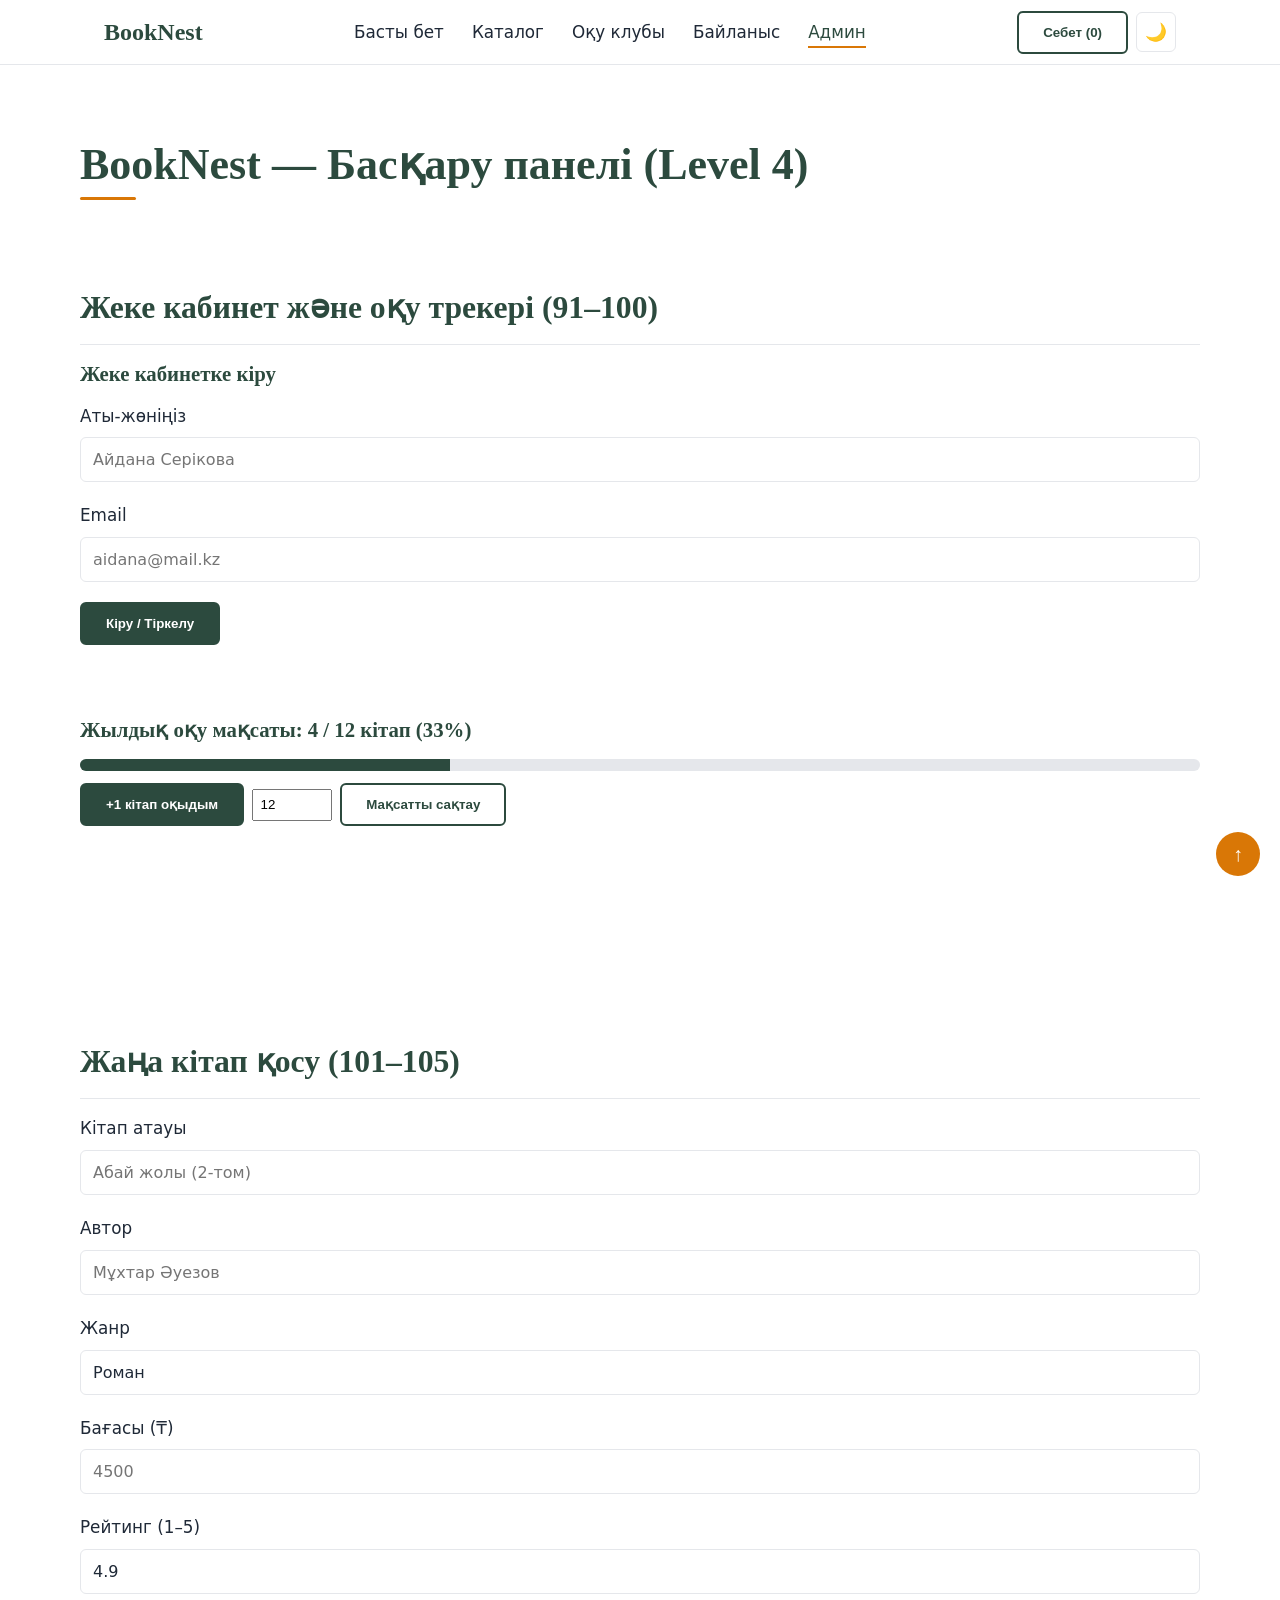
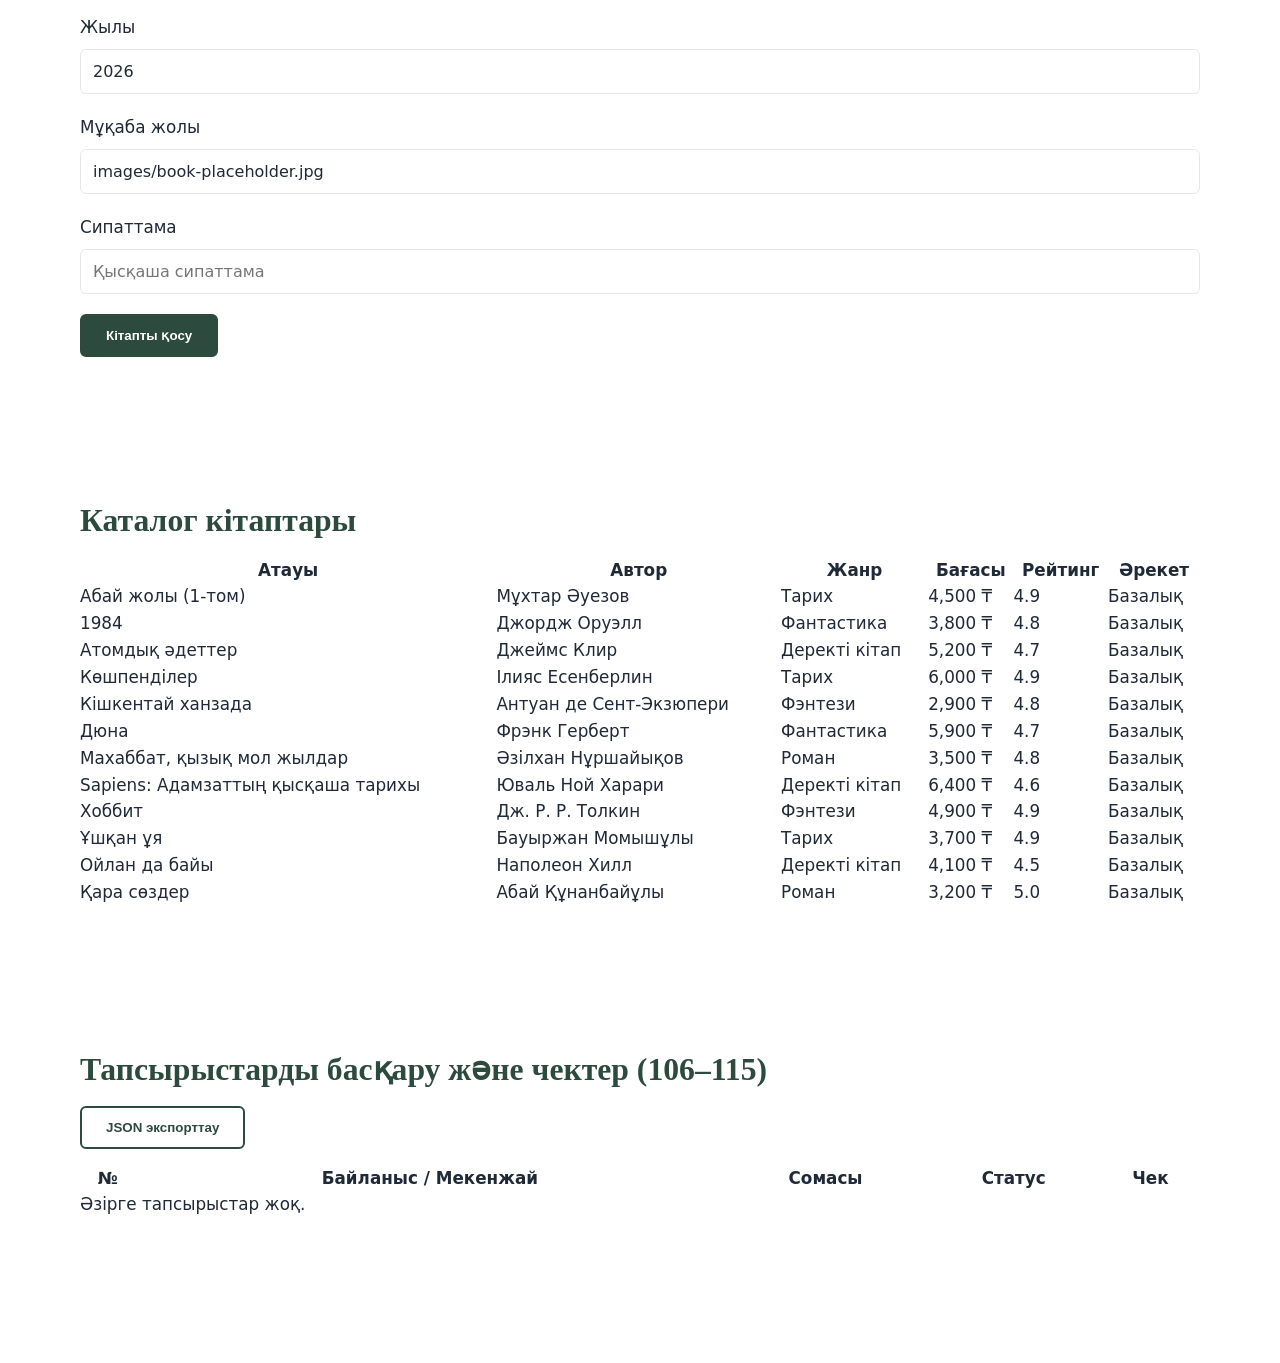
==== admin.html @ 6055ee85 "Complete BookNest Level 4 (91-120): account, admin, receipts and PWA" ====
<!DOCTYPE html>
<html lang="kk">
<head>
  <meta charset="UTF-8">
  <meta name="viewport" content="width=device-width, initial-scale=1.0">
  <title>Админ-панель — BookNest</title>
  <link rel="manifest" href="manifest.json">
  <link rel="stylesheet" href="css/style.css">
  <script type="module" src="js/main.js"></script>
</head>
<body data-page="admin">
  <header class="site-header">
    <div class="container header-inner">
      <a href="index.html" class="logo">BookNest</a>
      <nav class="nav-menu" aria-label="Негізгі навигация">
        <ul class="nav-list">
          <li><a href="index.html">Басты бет</a></li>
          <li><a href="books.html">Каталог</a></li>
          <li><a href="club.html">Оқу клубы</a></li>
          <li><a href="contact.html">Байланыс</a></li>
          <li><a href="admin.html" class="active" aria-current="page">Админ</a></li>
        </ul>
      </nav>
      <div class="header-actions">
        <button type="button" class="btn-outline" data-open-cart>Себет (<strong data-cart-count>0</strong>)</button>
        <button type="button" class="theme-toggle" aria-label="Қараңғы тақырып">🌙</button>
      </div>
    </div>
  </header>

  <main class="container section">
    <h1 class="section-title">BookNest — Басқару панелі (Level 4)</h1>

    <section class="section">
      <h2>Жеке кабинет және оқу трекері (91–100)</h2>
      <div id="user-profile-panel"></div>
      <div id="reading-tracker-box" class="section"></div>
    </section>

    <section class="section">
      <h2>Жаңа кітап қосу (101–105)</h2>
      <form id="admin-add-book-form" class="checkout-box">
        <div class="form-group">
          <label for="adm-title">Кітап атауы</label>
          <input type="text" id="adm-title" required placeholder="Абай жолы (2-том)">
        </div>
        <div class="form-group">
          <label for="adm-author">Автор</label>
          <input type="text" id="adm-author" required placeholder="Мұхтар Әуезов">
        </div>
        <div class="form-group">
          <label for="adm-genre">Жанр</label>
          <input type="text" id="adm-genre" value="Роман">
        </div>
        <div class="form-group">
          <label for="adm-price">Бағасы (₸)</label>
          <input type="number" id="adm-price" required min="100" step="50" placeholder="4500">
        </div>
        <div class="form-group">
          <label for="adm-rating">Рейтинг (1–5)</label>
          <input type="number" id="adm-rating" min="1" max="5" step="0.1" value="4.9">
        </div>
        <div class="form-group">
          <label for="adm-year">Жылы</label>
          <input type="number" id="adm-year" min="1800" max="2026" value="2026">
        </div>
        <div class="form-group">
          <label for="adm-cover">Мұқаба жолы</label>
          <input type="text" id="adm-cover" value="images/book-placeholder.jpg">
        </div>
        <div class="form-group">
          <label for="adm-desc">Сипаттама</label>
          <input type="text" id="adm-desc" placeholder="Қысқаша сипаттама">
        </div>
        <button type="submit" class="btn">Кітапты қосу</button>
      </form>
    </section>

    <section class="section">
      <h2>Каталог кітаптары</h2>
      <div style="overflow-x: auto;">
        <table class="data-table" style="width: 100%; border-collapse: collapse;">
          <thead>
            <tr>
              <th>Атауы</th>
              <th>Автор</th>
              <th>Жанр</th>
              <th>Бағасы</th>
              <th>Рейтинг</th>
              <th>Әрекет</th>
            </tr>
          </thead>
          <tbody id="admin-books-tbody"></tbody>
        </table>
      </div>
    </section>

    <section class="section">
      <h2>Тапсырыстарды басқару және чектер (106–115)</h2>
      <div class="card-actions" style="margin-bottom: 1rem;">
        <button type="button" id="admin-export-json-btn" class="btn-outline">JSON экспорттау</button>
      </div>
      <div style="overflow-x: auto;">
        <table class="data-table" style="width: 100%; border-collapse: collapse;">
          <thead>
            <tr>
              <th>№</th>
              <th>Байланыс / Мекенжай</th>
              <th>Сомасы</th>
              <th>Статус</th>
              <th>Чек</th>
            </tr>
          </thead>
          <tbody id="admin-orders-tbody"></tbody>
        </table>
      </div>
    </section>
  </main>

  <aside id="cart-drawer" class="drawer-backdrop" hidden role="dialog" aria-modal="true" aria-label="Себет">
    <div class="drawer-panel">
      <div class="drawer-header">
        <h2>Себет</h2>
        <button type="button" class="drawer-close" aria-label="Жабу"></button>
      </div>
      <div id="cart-drawer-items" class="drawer-items"></div>
      <div id="cart-drawer-summary" class="drawer-summary"></div>
    </div>
  </aside>

  <button type="button" id="back-to-top" class="back-to-top" aria-label="Жоғарыға көтерілу">↑</button>
</body>
</html>
---- css/style.css ----
/* 15. CSS Reset */
*,
*::before,
*::after {
  box-sizing: border-box;
  margin: 0;
  padding: 0;
}

/* 16 & 36. CSS айнымалылары (Mobile-first база) */
:root {
  --color-primary: #2c4a3e;
  --color-primary-hover: #1e352c;
  --color-accent: #d97706;
  --color-bg: #ffffff;
  --color-bg-light: #f6f5f2;
  --color-text: #1f2937;
  --color-text-muted: #6b7280;
  --color-border: #e5e7eb;
  --color-error: #dc2626;
  --font-heading: 'Playfair Display', Georgia, serif;
  --font-body: 'Inter', system-ui, sans-serif;
}

/* 36. Қараңғы тақырып (.dark) */
.dark {
  --color-primary: #6ee7b7;
  --color-primary-hover: #34d399;
  --color-accent: #fbbf24;
  --color-bg: #111827;
  --color-bg-light: #1f2937;
  --color-text: #f9fafb;
  --color-text-muted: #9ca3af;
  --color-border: #374151;
  --color-error: #f87171;
}

/* 33 & 35. Базалық стильдер (телефоннан бастап) және clamp() */
body {
  font-family: var(--font-body);
  font-size: clamp(0.95rem, 0.9rem + 0.25vw, 1.05rem);
  line-height: 1.6;
  color: var(--color-text);
  background-color: var(--color-bg);
  transition: background-color 0.25s ease, color 0.25s ease;
}

h1, h2, h3 {
  font-family: var(--font-heading);
  font-weight: 700;
  line-height: 1.25;
  color: var(--color-primary);
  margin-bottom: 1rem;
}

h1 { font-size: clamp(1.75rem, 1.3rem + 2vw, 2.75rem); }
h2 { font-size: clamp(1.35rem, 1.1rem + 1.1vw, 2rem); }
h3 { font-size: clamp(1.1rem, 1rem + 0.4vw, 1.3rem); }

p {
  margin-bottom: 1rem;
}

.container {
  width: 100%;
  max-width: 1120px;
  margin: 0 auto;
  padding: 0 1rem;
}

.section {
  padding: 3rem 0;
}

.bg-light {
  background-color: var(--color-bg-light);
}

/* 37. Hero тақырыбына @keyframes анимация */
@keyframes fadeSlideUp {
  from {
    opacity: 0;
    transform: translateY(18px);
  }
  to {
    opacity: 1;
    transform: translateY(0);
  }
}

.hero-content h1 {
  animation: fadeSlideUp 0.7s ease both;
}

/* 40. ::before және ::after арқылы тақырып астындағы сызық және рейтинг */
.section-title {
  position: relative;
  display: inline-block;
  padding-bottom: 0.5rem;
}

.section-title::after {
  content: "";
  position: absolute;
  left: 0;
  bottom: 0;
  width: 56px;
  height: 3px;
  background-color: var(--color-accent);
  border-radius: 2px;
}

.rating::before {
  content: "★ ";
  color: var(--color-accent);
}

/* 26, 31 & 34. Sticky Header (Flexbox) және гамбургер мәзір (CSS макеті) */
.site-header {
  position: sticky;
  top: 0;
  z-index: 100;
  background-color: var(--color-bg);
  border-bottom: 1px solid var(--color-border);
}

.header-inner {
  display: flex;
  justify-content: space-between;
  align-items: center;
  min-height: 64px;
  gap: 1rem;
}

.logo {
  font-family: var(--font-heading);
  font-size: 1.5rem;
  font-weight: 700;
  color: var(--color-primary);
  text-decoration: none;
}

.burger-btn {
  display: inline-flex;
  flex-direction: column;
  justify-content: center;
  gap: 5px;
  width: 40px;
  height: 40px;
  background: transparent;
  border: 1px solid var(--color-border);
  border-radius: 6px;
  cursor: pointer;
  padding: 8px;
}

.burger-btn span {
  display: block;
  width: 100%;
  height: 2px;
  background-color: var(--color-text);
  transition: transform 0.25s ease, opacity 0.25s ease;
}

.nav-menu {
  display: none;
  position: absolute;
  top: 64px;
  left: 0;
  right: 0;
  background-color: var(--color-bg);
  border-bottom: 1px solid var(--color-border);
  padding: 1rem;
  z-index: 99;
}

.nav-menu.is-open {
  display: block;
}

.nav-list {
  display: flex;
  flex-direction: column;
  list-style: none;
  gap: 0.75rem;
}

.nav-list a {
  text-decoration: none;
  color: var(--color-text);
  font-weight: 500;
  padding-bottom: 4px;
  transition: color 0.2s ease;
}

.nav-list a:hover {
  color: var(--color-accent);
}

.nav-list a[aria-current="page"] {
  color: var(--color-primary);
  border-bottom: 2px solid var(--color-accent);
}

/* Hero бөлімі */
.hero {
  background-image: linear-gradient(rgba(17, 24, 39, 0.72), rgba(17, 24, 39, 0.72)), url('../images/hero.jpg');
  background-size: cover;
  background-position: center;
  color: #ffffff;
  padding: 4.5rem 0;
  text-align: center;
}

.hero h1,
.hero p {
  color: #ffffff;
}

.hero p {
  max-width: 600px;
  margin: 0 auto 1.75rem;
  color: #e5e7eb;
}

/* 37. Батырмалар және transition */
.btn,
.btn-outline {
  display: inline-block;
  padding: 0.75rem 1.5rem;
  border-radius: 6px;
  font-weight: 600;
  text-decoration: none;
  cursor: pointer;
  border: 2px solid var(--color-primary);
  transition: transform 0.2s ease, background-color 0.2s ease, color 0.2s ease, border-color 0.2s ease;
}

.btn {
  background-color: var(--color-primary);
  color: var(--color-bg);
}

.btn:hover {
  background-color: var(--color-primary-hover);
  border-color: var(--color-primary-hover);
  transform: translateY(-2px);
}

.btn-outline {
  background-color: transparent;
  color: var(--color-primary);
}

.btn-outline:hover {
  background-color: var(--color-primary);
  color: var(--color-bg);
  transform: translateY(-2px);
}

/* 32 & 38. Карточкалар (Grid), бейдж және z-index */
.cards-grid {
  display: grid;
  grid-template-columns: repeat(auto-fit, minmax(220px, 1fr));
  gap: 1.5rem;
}

.card {
  position: relative;
  z-index: 1;
  background-color: var(--color-bg);
  border: 1px solid var(--color-border);
  border-radius: 10px;
  padding: 1.25rem;
  box-shadow: 0 4px 12px rgba(0, 0, 0, 0.05);
  transition: transform 0.25s ease, box-shadow 0.25s ease;
}

.card:hover {
  z-index: 2;
  transform: translateY(-6px);
  box-shadow: 0 10px 20px rgba(0, 0, 0, 0.12);
}

.badge-new {
  position: absolute;
  top: 12px;
  right: 12px;
  z-index: 3;
  background-color: var(--color-accent);
  color: #ffffff;
  font-size: 0.75rem;
  font-weight: 600;
  padding: 0.25rem 0.6rem;
  border-radius: 999px;
}

/* 39. Суреттер: aspect-ratio және object-fit */
.card img,
.card picture img {
  width: 100%;
  aspect-ratio: 3 / 4;
  object-fit: cover;
  border-radius: 6px;
  margin-bottom: 1rem;
  display: block;
}

.card .author {
  color: var(--color-text-muted);
  font-size: 0.9rem;
  margin-bottom: 0.4rem;
}

.card .rating {
  font-size: 0.9rem;
  font-weight: 600;
  margin-bottom: 0.4rem;
}

.card .price {
  font-weight: 600;
  font-size: 1.125rem;
  color: var(--color-accent);
  margin-bottom: 1rem;
}

/* Тізімдер */
.benefits-list,
.steps-list {
  padding-left: 1.5rem;
  margin-bottom: 2rem;
}

.benefits-list li,
.steps-list li {
  margin-bottom: 0.75rem;
}

.rules-list dt {
  font-weight: 600;
  color: var(--color-primary);
  margin-top: 1rem;
}

.rules-list dd {
  margin-left: 1rem;
  color: var(--color-text-muted);
}

/* Кесте */
.books-table {
  width: 100%;
  border-collapse: collapse;
  margin-top: 1.5rem;
}

.books-table th,
.books-table td {
  padding: 0.875rem 1rem;
  text-align: left;
  border-bottom: 1px solid var(--color-border);
}

.books-table thead th {
  background-color: var(--color-primary);
  color: var(--color-bg);
}

.books-table tbody tr:nth-child(even) {
  background-color: var(--color-bg-light);
}

/* Форма */
.contact-form {
  max-width: 560px;
  margin-top: 1.5rem;
}

.form-group {
  margin-bottom: 1.25rem;
}

.form-group label {
  display: block;
  font-weight: 500;
  margin-bottom: 0.5rem;
}

.form-group input,
.form-group select,
.form-group textarea {
  width: 100%;
  padding: 0.75rem;
  border: 1px solid var(--color-border);
  border-radius: 6px;
  font-family: inherit;
  font-size: 1rem;
  background-color: var(--color-bg);
  color: var(--color-text);
}

.form-group input:focus,
.form-group select:focus,
.form-group textarea:focus {
  outline: none;
  border-color: var(--color-primary);
  box-shadow: 0 0 0 3px rgba(217, 119, 6, 0.2);
}

.form-group input:invalid:not(:placeholder-shown),
.form-group textarea:invalid:not(:placeholder-shown) {
  border-color: var(--color-error);
}

/* Footer */
.site-footer {
  background-color: var(--color-bg-light);
  border-top: 1px solid var(--color-border);
  padding: 3rem 0 1.5rem;
  margin-top: 4rem;
}

.footer-grid {
  display: grid;
  grid-template-columns: 1fr;
  gap: 2rem;
  margin-bottom: 2rem;
}

.site-footer ul {
  list-style: none;
}

.site-footer li {
  margin-bottom: 0.5rem;
}

.site-footer a {
  color: var(--color-text-muted);
  text-decoration: none;
}

.site-footer a:hover {
  color: var(--color-primary);
  text-decoration: underline;
}

.footer-bottom {
  border-top: 1px solid var(--color-border);
  padding-top: 1.5rem;
  text-align: center;
  font-size: 0.875rem;
  color: var(--color-text-muted);
}

/* 33. Медиа-сұраныстар: 600px, 900px, 1200px */
@media (min-width: 600px) {
  .container {
    padding: 0 1.5rem;
  }

  .footer-grid {
    grid-template-columns: repeat(2, 1fr);
  }
}

@media (min-width: 900px) {
  .burger-btn {
    display: none;
  }

  .nav-menu {
    display: block;
    position: static;
    background: transparent;
    border: none;
    padding: 0;
  }

  .nav-list {
    flex-direction: row;
    align-items: center;
    gap: 1.75rem;
  }

  .hero {
    padding: 6rem 0;
  }

  .footer-grid {
    grid-template-columns: repeat(3, 1fr);
  }
}

@media (min-width: 1200px) {
  .section {
    padding: 4.5rem 0;
  }

  .cards-grid {
    gap: 2rem;
  }
}

/* Тақырып ауыстырғыш батырмасы */
.header-actions {
  display: flex;
  align-items: center;
  gap: 0.5rem;
}

.theme-toggle {
  width: 40px;
  height: 40px;
  border: 1px solid var(--color-border);
  border-radius: 6px;
  background: transparent;
  cursor: pointer;
  font-size: 1.1rem;
}

/* 55. Hero слайдер */
.hero-slider {
  position: relative;
  overflow: hidden;
}

.slide {
  display: none;
}

.slide.is-active {
  display: block;
}

.slider-controls {
  display: flex;
  justify-content: center;
  align-items: center;
  gap: 1rem;
  margin-top: 1.75rem;
}

.slider-prev,
.slider-next {
  background: rgba(255, 255, 255, 0.15);
  color: #ffffff;
  border: 1px solid rgba(255, 255, 255, 0.35);
  border-radius: 6px;
  padding: 0.4rem 0.9rem;
  cursor: pointer;
}

.slider-dots {
  display: flex;
  gap: 0.5rem;
}

.slider-dot {
  width: 10px;
  height: 10px;
  border-radius: 50%;
  border: none;
  background: rgba(255, 255, 255, 0.4);
  cursor: pointer;
}

.slider-dot.is-active {
  background: var(--color-accent);
}

/* 56. Статистика */
.stats-grid {
  display: grid;
  grid-template-columns: repeat(auto-fit, minmax(180px, 1fr));
  gap: 1.5rem;
  text-align: center;
}

.stat-card {
  background: var(--color-bg);
  border: 1px solid var(--color-border);
  border-radius: 10px;
  padding: 1.5rem;
}

.stat-number {
  display: block;
  font-family: var(--font-heading);
  font-size: 2rem;
  font-weight: 700;
  color: var(--color-accent);
}

/* 46–49. Каталог басқару панелі */
.catalog-controls {
  display: flex;
  flex-direction: column;
  gap: 1rem;
  margin: 1.5rem 0;
}

.catalog-top-bar {
  display: flex;
  flex-wrap: wrap;
  gap: 1rem;
  justify-content: space-between;
}

.search-input,
.sort-select {
  padding: 0.7rem 1rem;
  border: 1px solid var(--color-border);
  border-radius: 6px;
  font-size: 1rem;
  background: var(--color-bg);
  color: var(--color-text);
}

.search-input {
  flex: 1 1 260px;
}

.genre-chips {
  display: flex;
  flex-wrap: wrap;
  gap: 0.5rem;
}

.chip {
  padding: 0.45rem 0.9rem;
  border-radius: 999px;
  border: 1px solid var(--color-border);
  background: var(--color-bg);
  color: var(--color-text);
  cursor: pointer;
  font-size: 0.9rem;
}

.chip.is-active {
  background: var(--color-primary);
  color: var(--color-bg);
  border-color: var(--color-primary);
}

.results-count {
  font-weight: 500;
  color: var(--color-text-muted);
  margin-bottom: 1rem;
}

.empty-state {
  text-align: center;
  padding: 2.5rem 1rem;
  border: 1px dashed var(--color-border);
  border-radius: 10px;
}

/* 50–51. Модальды терезе */
.modal-backdrop {
  position: fixed;
  inset: 0;
  z-index: 200;
  background: rgba(0, 0, 0, 0.65);
  display: flex;
  align-items: center;
  justify-content: center;
  padding: 1rem;
}

.modal-backdrop[hidden] {
  display: none;
}

.modal-dialog {
  position: relative;
  background: var(--color-bg);
  color: var(--color-text);
  border-radius: 12px;
  max-width: 640px;
  width: 100%;
  padding: 2rem;
  max-height: 90vh;
  overflow-y: auto;
}

.modal-close {
  position: absolute;
  top: 12px;
  right: 14px;
  background: transparent;
  border: none;
  font-size: 1.5rem;
  color: var(--color-text);
  cursor: pointer;
}

.modal-book {
  display: flex;
  flex-wrap: wrap;
  gap: 1.5rem;
}

.modal-book img {
  border-radius: 8px;
  object-fit: cover;
}

.modal-genre {
  display: inline-block;
  font-size: 0.85rem;
  color: var(--color-accent);
  font-weight: 600;
  margin-bottom: 0.4rem;
}

/* 52–53. Форма қателері және Toast */
.field-error {
  display: block;
  color: var(--color-error);
  font-size: 0.85rem;
  margin-top: 0.35rem;
  min-height: 1.1em;
}

.is-invalid {
  border-color: var(--color-error) !important;
}

.toast {
  position: fixed;
  bottom: 24px;
  left: 50%;
  transform: translateX(-50%) translateY(20px);
  background: var(--color-primary);
  color: var(--color-bg);
  padding: 0.85rem 1.5rem;
  border-radius: 8px;
  font-weight: 600;
  opacity: 0;
  pointer-events: none;
  transition: opacity 0.25s ease, transform 0.25s ease;
  z-index: 300;
}

.toast.is-visible {
  opacity: 1;
  transform: translateX(-50%) translateY(0);
}

/* 54. FAQ Аккордеон */
.faq-list {
  margin-top: 1.5rem;
  display: flex;
  flex-direction: column;
  gap: 0.75rem;
}

.faq-item {
  border: 1px solid var(--color-border);
  border-radius: 8px;
  overflow: hidden;
}

.faq-question {
  width: 100%;
  text-align: left;
  padding: 1rem 1.25rem;
  background: var(--color-bg-light);
  color: var(--color-text);
  border: none;
  font-weight: 600;
  font-size: 1rem;
  cursor: pointer;
}

.faq-answer {
  display: none;
  padding: 1rem 1.25rem;
  color: var(--color-text-muted);
}

.faq-item.is-open .faq-answer {
  display: block;
}

/* 57. Scroll Reveal */
.reveal {
  opacity: 0;
  transform: translateY(20px);
  transition: opacity 0.6s ease, transform 0.6s ease;
}

.reveal.is-visible {
  opacity: 1;
  transform: translateY(0);
}

/* 58. Жоғарыға батырмасы */
.back-to-top {
  position: fixed;
  right: 20px;
  bottom: 24px;
  width: 44px;
  height: 44px;
  border-radius: 50%;
  border: none;
  background: var(--color-accent);
  color: #ffffff;
  font-size: 1.25rem;
  cursor: pointer;
  opacity: 0;
  pointer-events: none;
  transition: opacity 0.25s ease, transform 0.25s ease;
  z-index: 150;
}

.back-to-top.is-visible {
  opacity: 1;
  pointer-events: auto;
}

.card-actions {
  display: flex;
  gap: 0.5rem;
  align-items: center;
  margin-top: 0.75rem;
}

.wish-btn {
  padding: 0.5rem 0.75rem;
  border-radius: 6px;
  border: 1px solid var(--color-border);
  background: transparent;
  color: var(--color-accent);
  font-size: 1.1rem;
  cursor: pointer;
}

.wish-btn.is-active {
  background: var(--color-accent);
  color: #ffffff;
  border-color: var(--color-accent);
}

.drawer-backdrop {
  position: fixed;
  inset: 0;
  z-index: 250;
  background: rgba(0, 0, 0, 0.55);
  display: flex;
  justify-content: flex-end;
}

.drawer-backdrop[hidden] {
  display: none;
}

.drawer-panel {
  width: min(100%, 420px);
  height: 100%;
  background: var(--color-bg);
  color: var(--color-text);
  padding: 1.5rem;
  overflow-y: auto;
  display: flex;
  flex-direction: column;
  gap: 1rem;
}

.drawer-header {
  display: flex;
  justify-content: space-between;
  align-items: center;
  border-bottom: 1px solid var(--color-border);
  padding-bottom: 0.75rem;
}

.drawer-close {
  background: transparent;
  border: none;
  font-size: 1.5rem;
  color: var(--color-text);
  cursor: pointer;
}

.cart-item {
  display: flex;
  justify-content: space-between;
  align-items: center;
  gap: 0.75rem;
  padding: 0.75rem 0;
  border-bottom: 1px solid var(--color-border);
}

.cart-qty-controls {
  display: flex;
  align-items: center;
  gap: 0.4rem;
}

.cart-qty-controls button {
  padding: 0.2rem 0.55rem;
  border: 1px solid var(--color-border);
  border-radius: 4px;
  background: var(--color-bg-light);
  color: var(--color-text);
  cursor: pointer;
}

.promo-form {
  display: flex;
  gap: 0.5rem;
}

.promo-form input {
  flex: 1;
  padding: 0.6rem;
  border: 1px solid var(--color-border);
  border-radius: 6px;
  background: var(--color-bg);
  color: var(--color-text);
}

.checkout-box {
  border-top: 1px solid var(--color-border);
  padding-top: 1rem;
}

.order-card {
  border: 1px solid var(--color-border);
  border-radius: 8px;
  padding: 1rem;
  margin-bottom: 0.75rem;
}

.card-link {
  color: inherit;
  text-decoration: none;
}

.card-link:hover {
  text-decoration: underline;
}

.book-detail-card {
  display: flex;
  flex-wrap: wrap;
  gap: 2rem;
  align-items: flex-start;
  margin-bottom: 2rem;
}

.book-detail-card img {
  border-radius: 10px;
  object-fit: cover;
}

.rating-breakdown {
  display: flex;
  flex-wrap: wrap;
  gap: 1rem;
  margin-bottom: 1.5rem;
  padding: 1rem;
  border: 1px solid var(--color-border);
  border-radius: 8px;
}

.reviews-list {
  margin-top: 1.5rem;
}

.loading-box,
.error-box {
  padding: 1rem;
  border-radius: 8px;
  border: 1px solid var(--color-border);
  margin: 1rem 0;
}

/* Доступность (skip link / sr-only) */
.skip-link {
  position: fixed;
  top: -100px;
  left: 12px;
  z-index: 400;
  background: var(--color-primary);
  color: var(--color-bg);
  padding: 0.6rem 1rem;
  border-radius: 6px;
  text-decoration: none;
  font-weight: 600;
}

.skip-link:focus {
  top: 12px;
}

.sr-only {
  position: absolute;
  width: 1px;
  height: 1px;
  overflow: hidden;
  clip: rect(0, 0, 0, 0);
  white-space: nowrap;
}

/* Переключатель языка */
.lang-select {
  padding: 0.4rem 0.6rem;
  border-radius: 6px;
  border: 1px solid var(--color-border);
  background: var(--color-bg);
  color: var(--color-text);
  font-size: 0.9rem;
}

/* Drag & Drop зона корзины */
.drop-zone {
  border: 2px dashed var(--color-border);
  border-radius: 10px;
  padding: 1rem;
  text-align: center;
  margin-bottom: 1.5rem;
  color: var(--color-text-muted);
  transition: border-color 0.2s ease, background-color 0.2s ease;
}

.drop-zone.is-drop-ready {
  border-color: var(--color-accent);
}

.drop-zone.is-drag-over {
  background-color: var(--color-bg-light);
  border-color: var(--color-primary);
  color: var(--color-text);
}

/* Статусы загрузки/ошибок */
.status-box {
  padding: 1rem;
  border: 1px solid var(--color-border);
  border-radius: 8px;
  margin: 1rem 0;
}

/* Стили для печати */
@media print {
  .site-header,
  .site-footer,
  .burger-btn,
  .theme-toggle,
  .back-to-top,
  .drawer-backdrop,
  .modal-backdrop,
  .drop-zone,
  .catalog-controls {
    display: none !important;
  }

  body {
    background: #ffffff;
    color: #000000;
  }
}
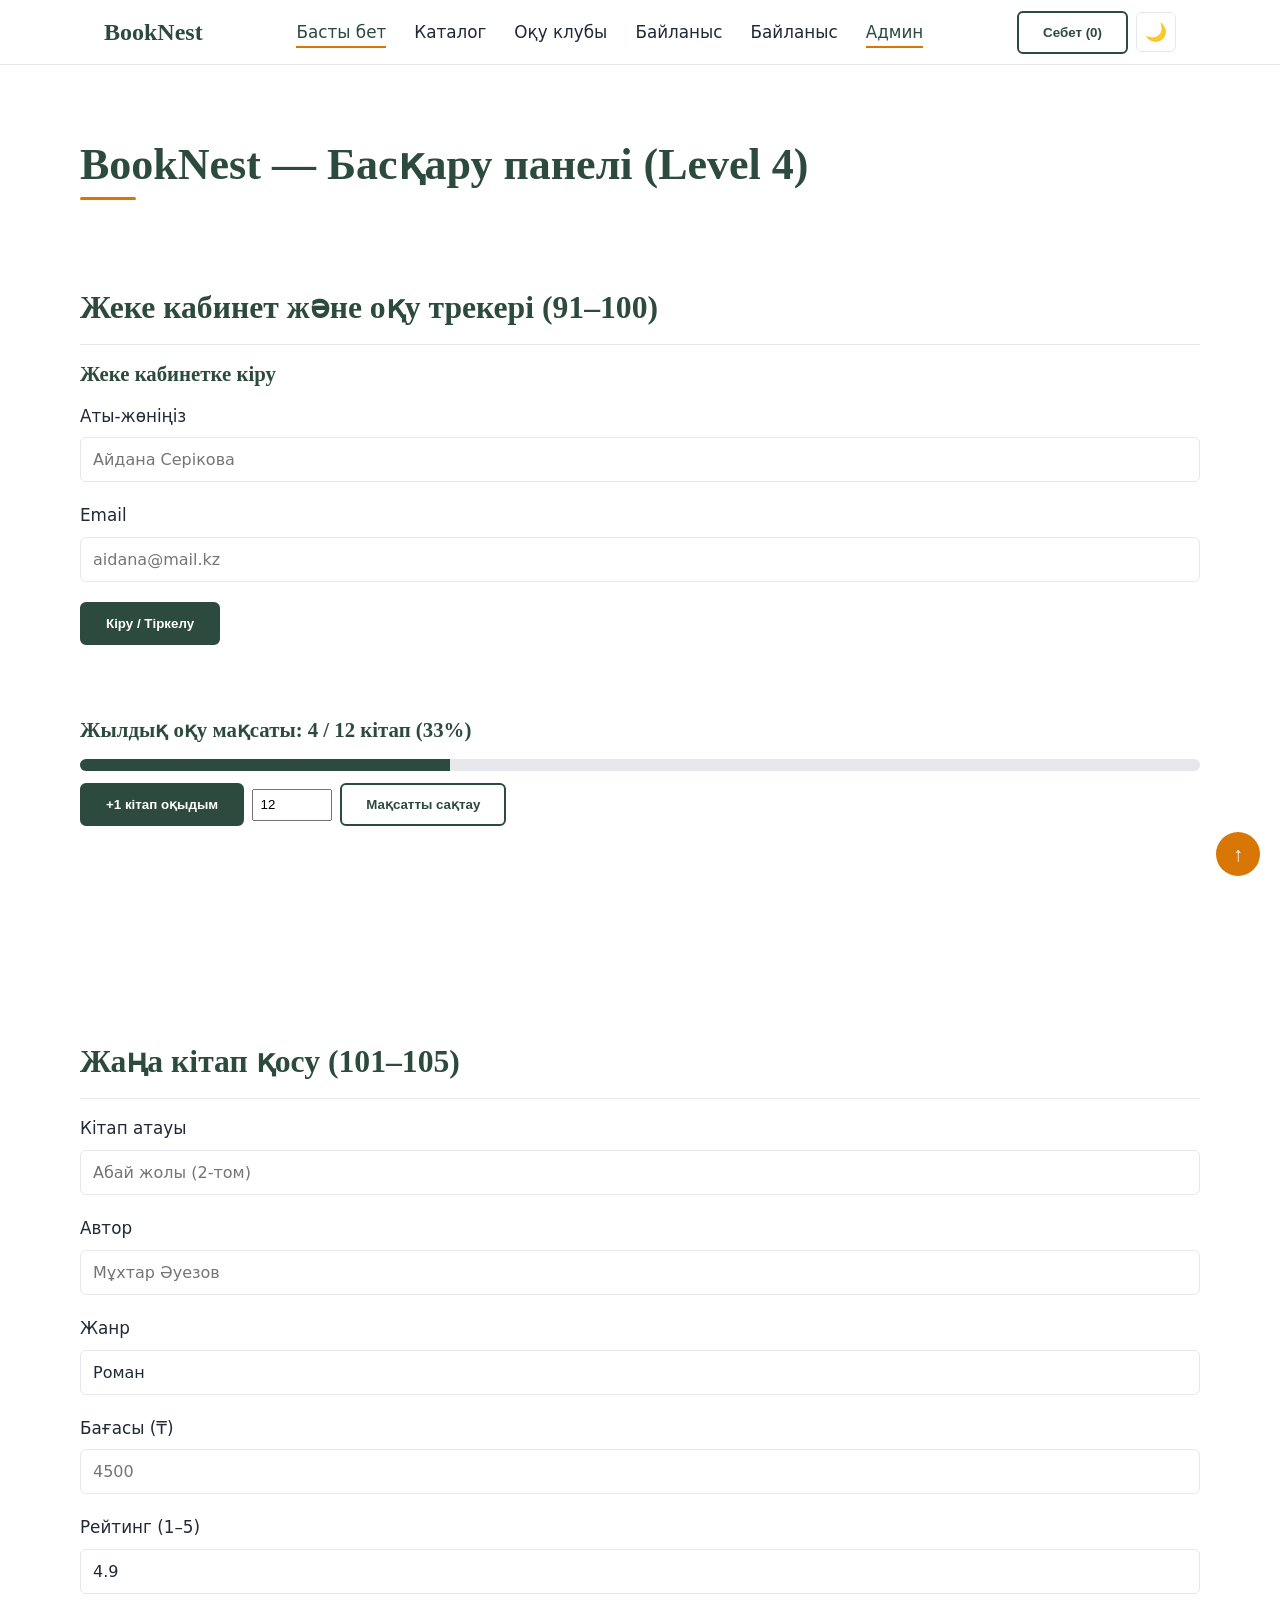
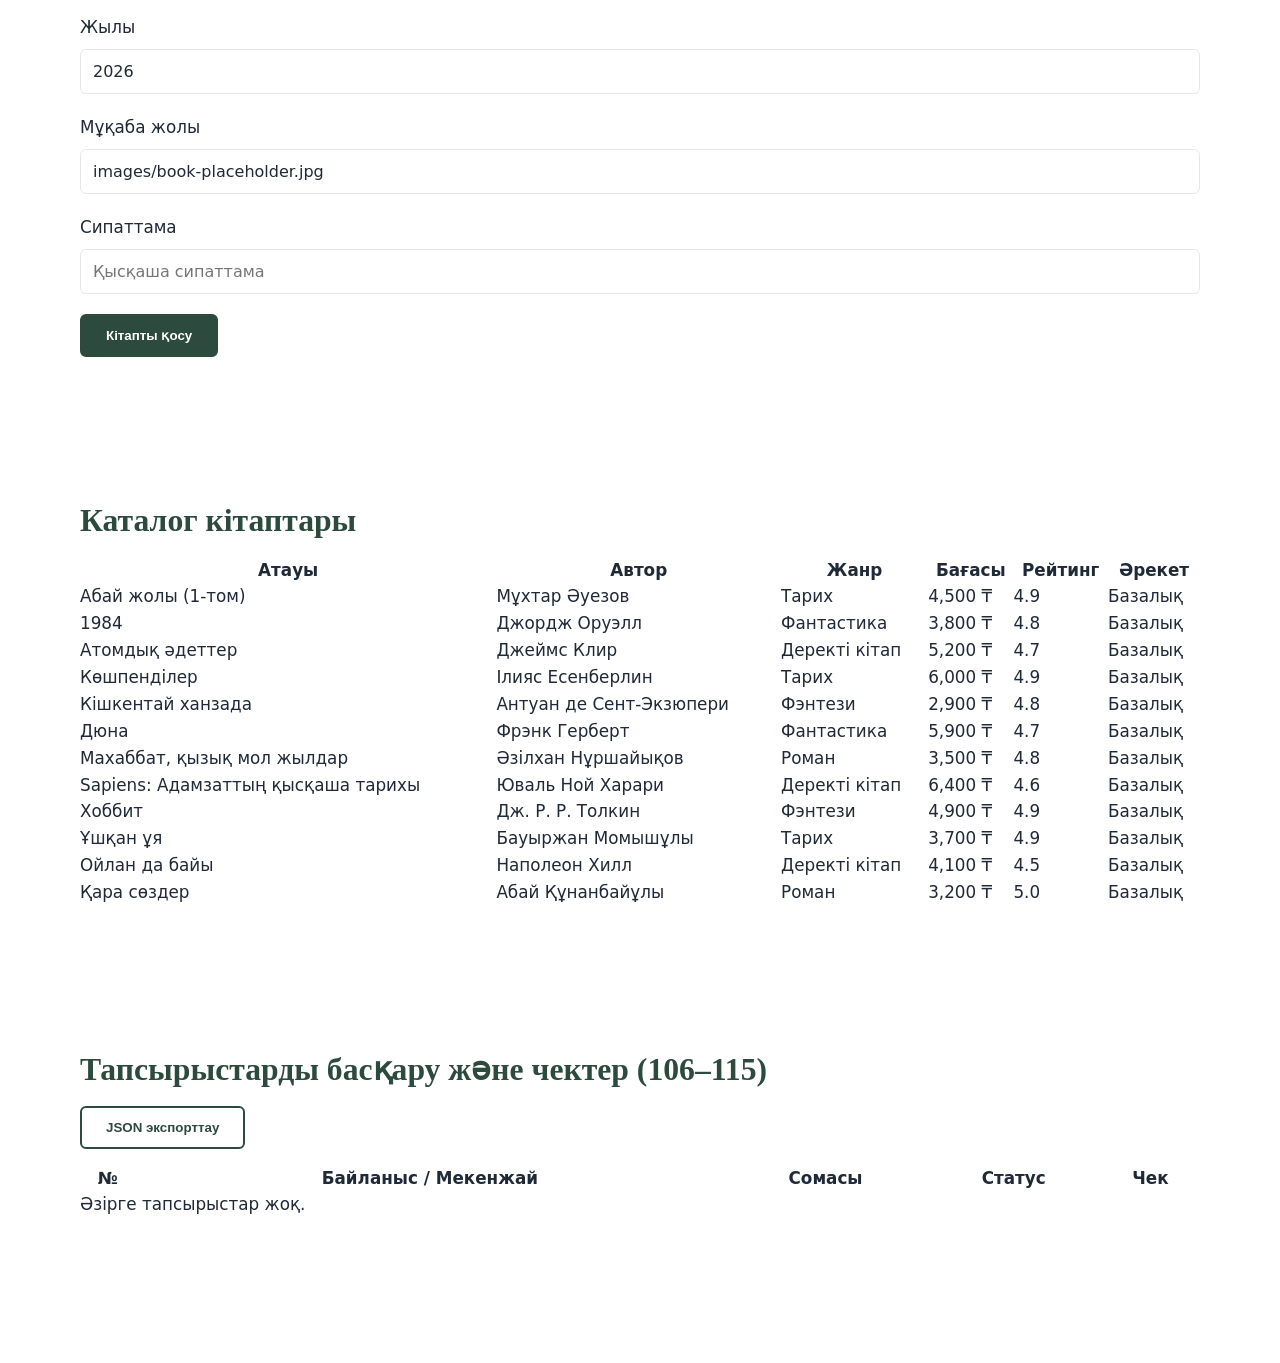
==== commit 21fd70de: "Add admin link to nav" ====
--- a/admin.html
+++ b/admin.html
@@ -7,6 +7,7 @@
   <link rel="manifest" href="manifest.json">
   <link rel="stylesheet" href="css/style.css">
   <script type="module" src="js/main.js"></script>
+  <link rel="icon" href="data:,">
 </head>
 <body data-page="admin">
   <header class="site-header">
@@ -14,6 +15,7 @@
       <a href="index.html" class="logo">BookNest</a>
       <nav class="nav-menu" aria-label="Негізгі навигация">
         <ul class="nav-list">
+          <li><a href="admin.html">Админ</a></li>
           <li><a href="index.html">Басты бет</a></li>
           <li><a href="books.html">Каталог</a></li>
           <li><a href="club.html">Оқу клубы</a></li>
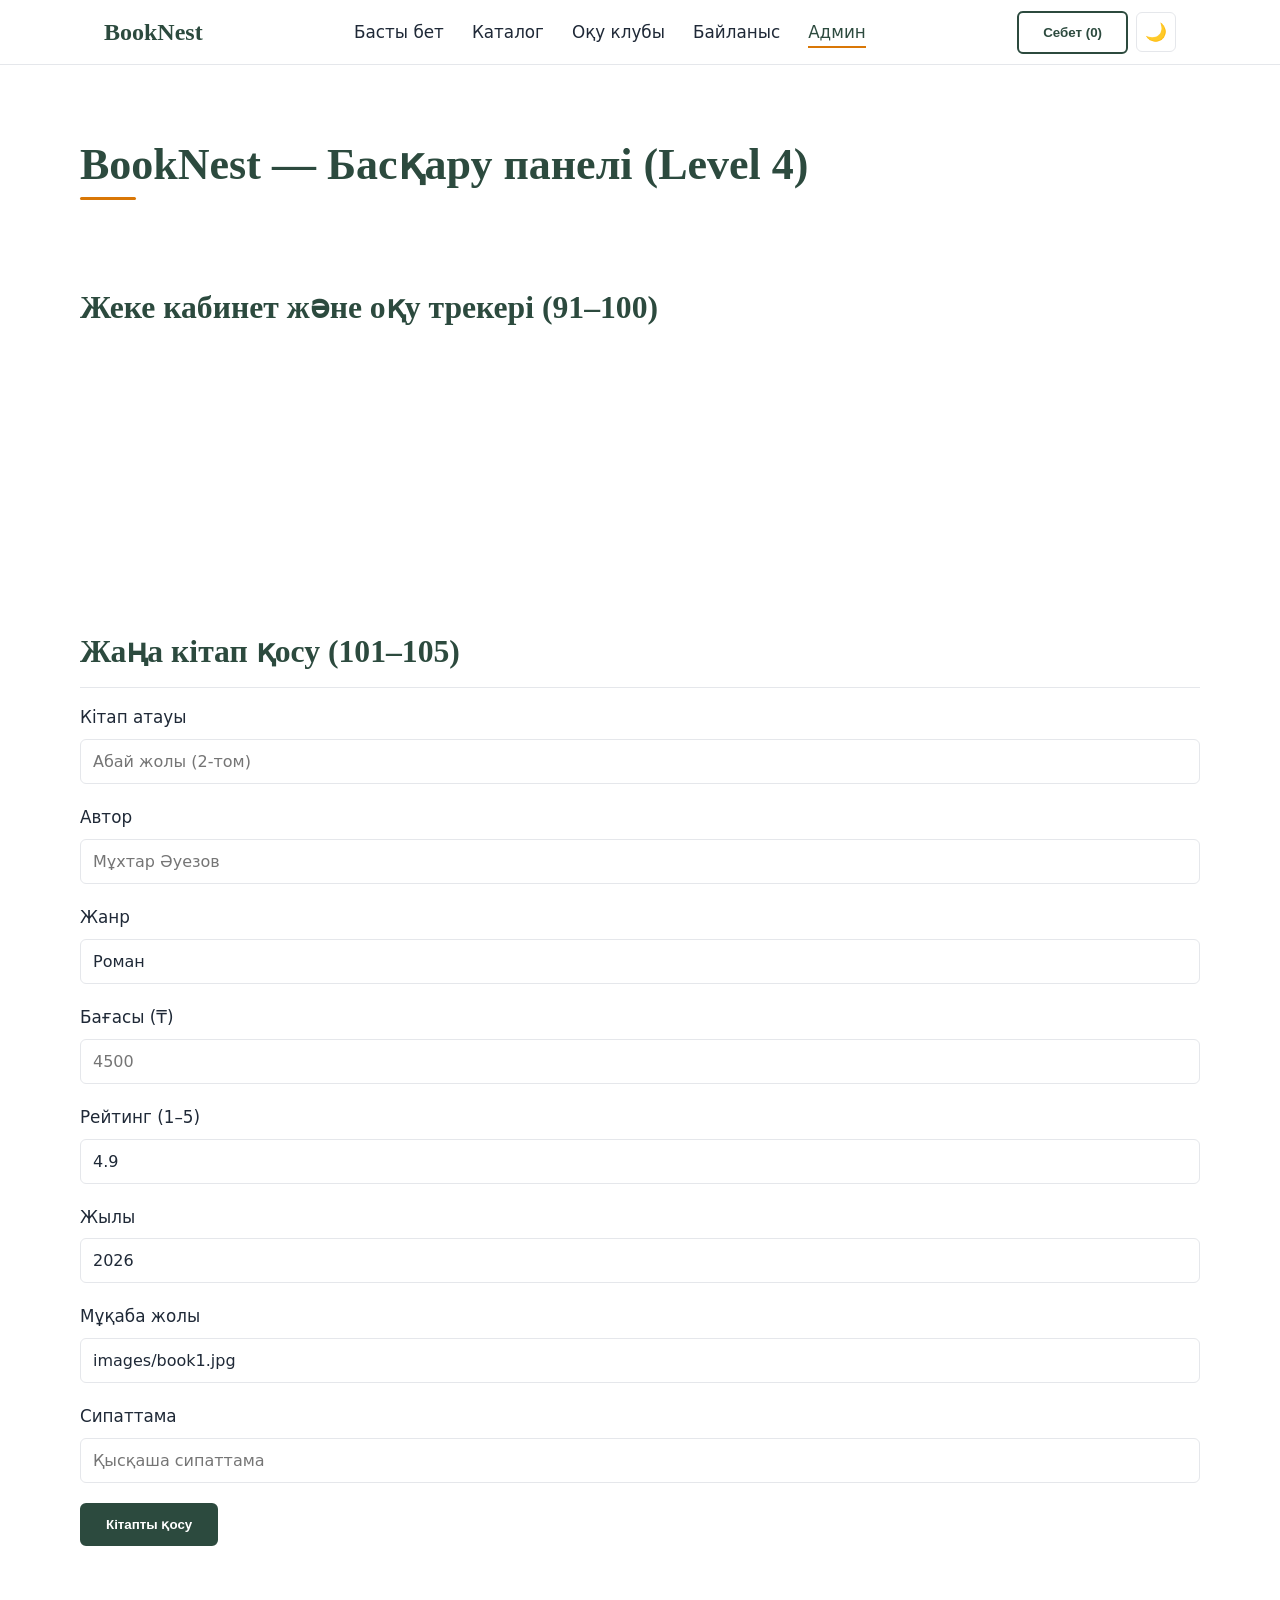
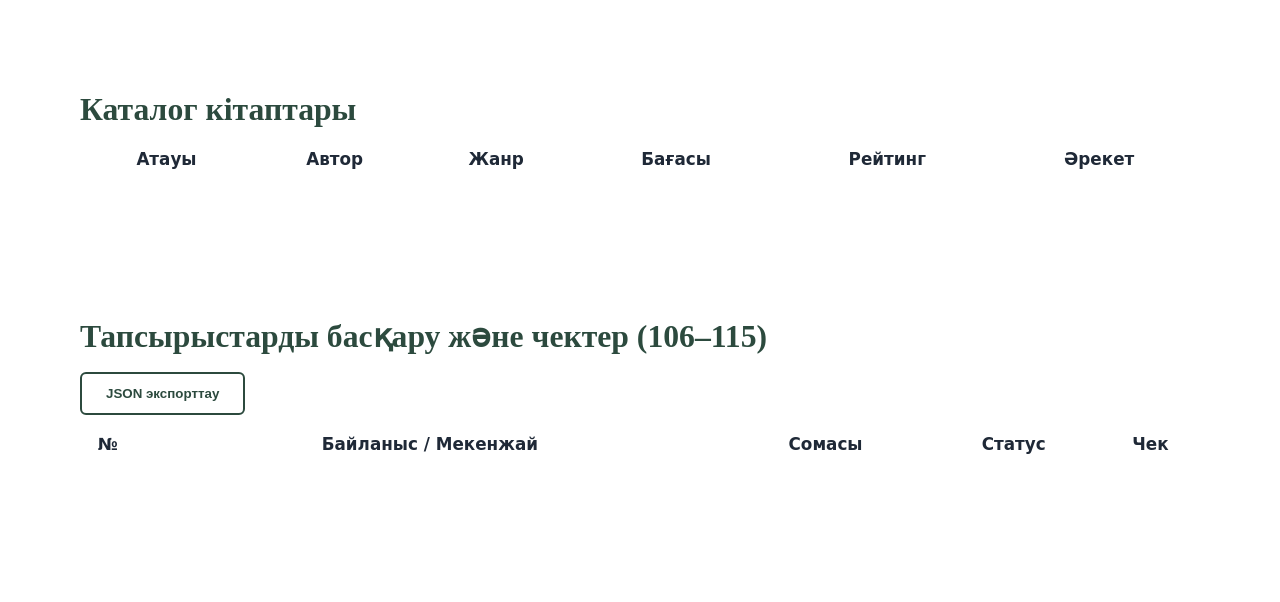
==== commit 179ff880: "Replace app-core, main and admin with full code" ====
--- a/admin.html
+++ b/admin.html
@@ -4,10 +4,10 @@
   <meta charset="UTF-8">
   <meta name="viewport" content="width=device-width, initial-scale=1.0">
   <title>Админ-панель — BookNest</title>
+  <link rel="icon" href="data:,">
   <link rel="manifest" href="manifest.json">
   <link rel="stylesheet" href="css/style.css">
   <script type="module" src="js/main.js"></script>
-  <link rel="icon" href="data:,">
 </head>
 <body data-page="admin">
   <header class="site-header">
@@ -15,7 +15,6 @@
       <a href="index.html" class="logo">BookNest</a>
       <nav class="nav-menu" aria-label="Негізгі навигация">
         <ul class="nav-list">
-          <li><a href="admin.html">Админ</a></li>
           <li><a href="index.html">Басты бет</a></li>
           <li><a href="books.html">Каталог</a></li>
           <li><a href="club.html">Оқу клубы</a></li>
@@ -68,7 +67,7 @@
         </div>
         <div class="form-group">
           <label for="adm-cover">Мұқаба жолы</label>
-          <input type="text" id="adm-cover" value="images/book-placeholder.jpg">
+          <input type="text" id="adm-cover" value="images/book1.jpg">
         </div>
         <div class="form-group">
           <label for="adm-desc">Сипаттама</label>
